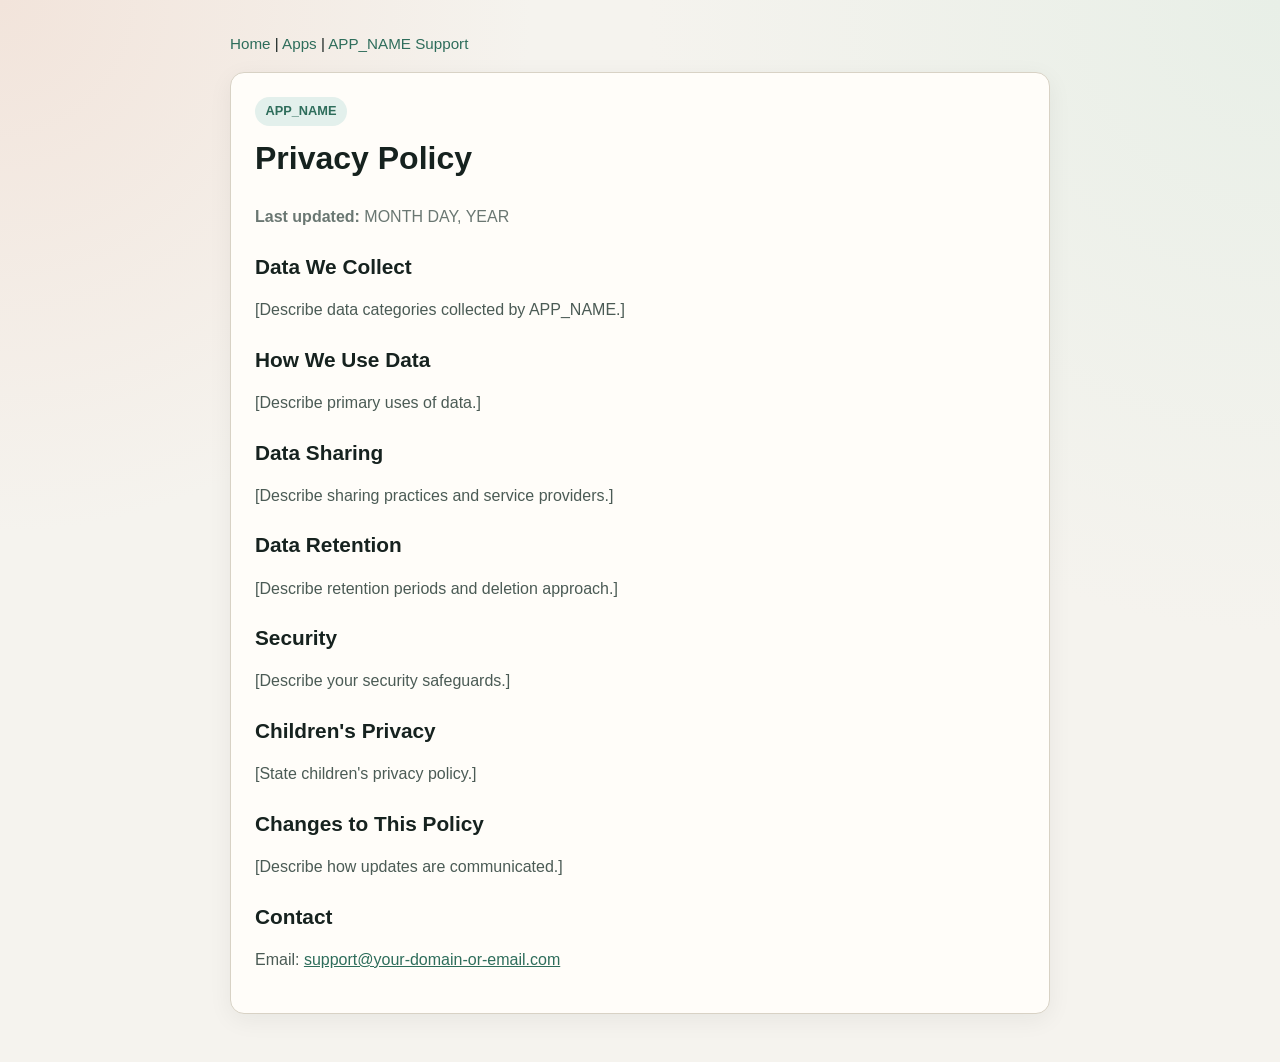
==== apps/_template/privacy.html @ 7551d9e2 "Set up GitHub Pages personal site and LiftLog legal pages - Add a new personal homepage at /index.ht" ====
<!doctype html>
<html lang="en">
  <head>
    <meta charset="utf-8">
    <meta name="viewport" content="width=device-width, initial-scale=1">
    <title>APP_NAME Privacy Policy</title>
    <meta name="description" content="Privacy policy for APP_NAME.">
    <link rel="stylesheet" href="/assets/site.css">
  </head>
  <body>
    <main class="container">
      <nav>
        <a href="/">Home</a> | <a href="/apps/">Apps</a> | <a href="/apps/APP_SLUG/support.html">APP_NAME Support</a>
      </nav>

      <section class="card">
        <span class="badge">APP_NAME</span>
        <h1>Privacy Policy</h1>
        <p class="meta"><strong>Last updated:</strong> MONTH DAY, YEAR</p>

        <h2>Data We Collect</h2>
        <p>[Describe data categories collected by APP_NAME.]</p>

        <h2>How We Use Data</h2>
        <p>[Describe primary uses of data.]</p>

        <h2>Data Sharing</h2>
        <p>[Describe sharing practices and service providers.]</p>

        <h2>Data Retention</h2>
        <p>[Describe retention periods and deletion approach.]</p>

        <h2>Security</h2>
        <p>[Describe your security safeguards.]</p>

        <h2>Children's Privacy</h2>
        <p>[State children's privacy policy.]</p>

        <h2>Changes to This Policy</h2>
        <p>[Describe how updates are communicated.]</p>

        <h2>Contact</h2>
        <p>Email: <a href="mailto:support@your-domain-or-email.com">support@your-domain-or-email.com</a></p>
      </section>
    </main>
  </body>
</html>
---- assets/site.css ----
:root {
  --bg: #f5f3ee;
  --paper: #fffdf9;
  --ink: #16221f;
  --muted: #4b5b55;
  --line: #d8d2c5;
  --accent: #2e6d5b;
  --accent-soft: #e3f0ec;
}

* {
  box-sizing: border-box;
}

body {
  margin: 0;
  font-family: "Avenir Next", "Segoe UI", sans-serif;
  color: var(--ink);
  background:
    radial-gradient(circle at top right, #e8efe7 0%, transparent 38%),
    radial-gradient(circle at top left, #f2e4db 0%, transparent 32%),
    var(--bg);
  line-height: 1.6;
}

.container {
  max-width: 860px;
  margin: 0 auto;
  padding: 2rem 1.25rem 3rem;
}

.card {
  background: var(--paper);
  border: 1px solid var(--line);
  border-radius: 14px;
  padding: 1.5rem;
  box-shadow: 0 6px 24px rgba(22, 34, 31, 0.06);
}

nav {
  margin-bottom: 1rem;
  font-size: 0.95rem;
}

nav a {
  color: var(--accent);
  text-decoration: none;
}

nav a:hover {
  text-decoration: underline;
}

h1,
h2,
h3 {
  line-height: 1.25;
  margin-top: 0;
}

h1 {
  font-size: 2rem;
}

h2 {
  font-size: 1.3rem;
  margin-top: 1.5rem;
}

p,
li {
  color: var(--muted);
}

a {
  color: var(--accent);
}

ul {
  padding-left: 1.15rem;
}

.badge {
  display: inline-block;
  background: var(--accent-soft);
  color: var(--accent);
  border-radius: 999px;
  padding: 0.25rem 0.65rem;
  font-size: 0.8rem;
  font-weight: 600;
  margin-bottom: 0.75rem;
}

.grid {
  display: grid;
  grid-template-columns: 1fr;
  gap: 1rem;
}

.app-links {
  display: flex;
  flex-wrap: wrap;
  gap: 0.75rem;
  margin-top: 0.75rem;
}

.app-links a {
  display: inline-block;
  border: 1px solid var(--line);
  border-radius: 10px;
  padding: 0.45rem 0.75rem;
  background: #fff;
  text-decoration: none;
}

small,
.meta {
  color: #6a7772;
}

@media (max-width: 640px) {
  .container {
    padding: 1.25rem 0.9rem 2rem;
  }

  h1 {
    font-size: 1.7rem;
  }
}
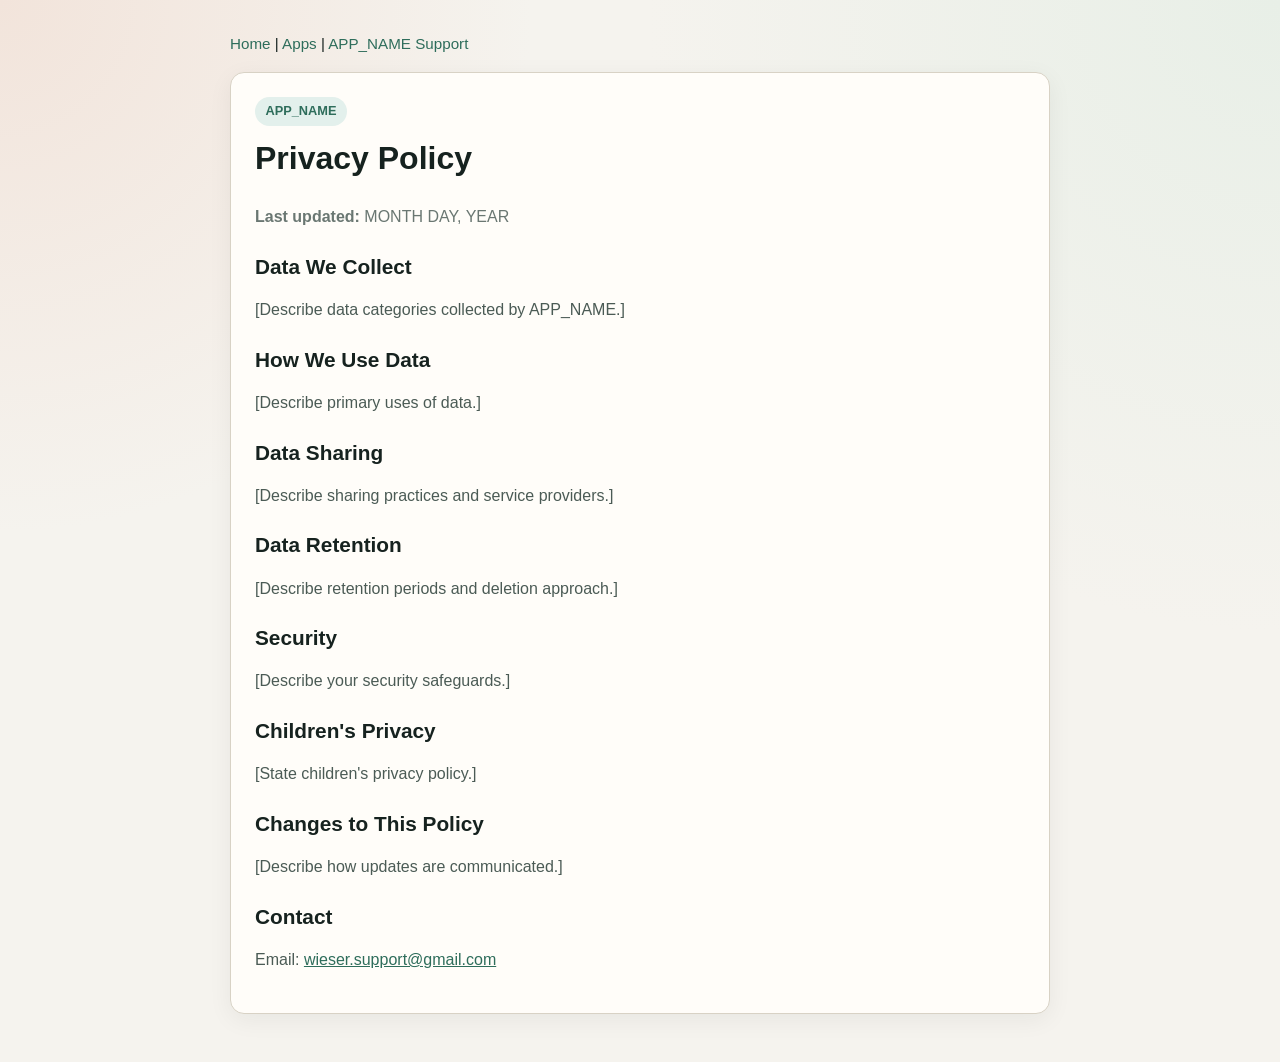
==== commit fda9360d: "Finalize support alias across hosted LiftLog pages and templates - Replace placeholder support email" ====
--- a/apps/_template/privacy.html
+++ b/apps/_template/privacy.html
@@ -40,7 +40,7 @@
         <p>[Describe how updates are communicated.]</p>
 
         <h2>Contact</h2>
-        <p>Email: <a href="mailto:support@your-domain-or-email.com">support@your-domain-or-email.com</a></p>
+        <p>Email: <a href="mailto:wieser.support@gmail.com">wieser.support@gmail.com</a></p>
       </section>
     </main>
   </body>
